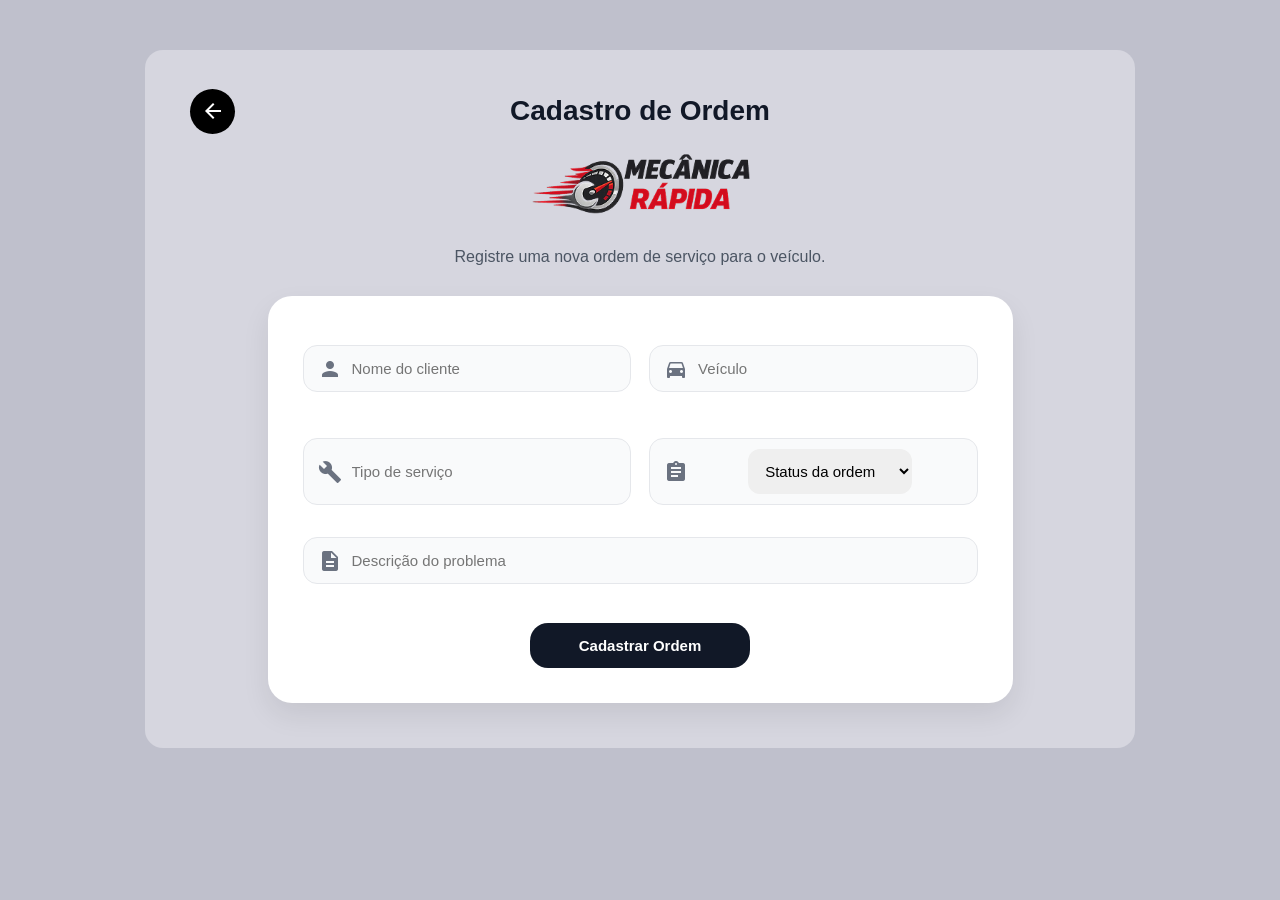
==== src/cadastro-ordem.html @ a39dd7e8 "atualizacao" ====
<!DOCTYPE html>
<html lang="pt-BR">
<head>
  <meta charset="UTF-8">
  <title>Mecânica Rápida - Cadastro de Ordem</title>
  <link rel="stylesheet" href="css/style.css">
  <link href="https://fonts.googleapis.com/icon?family=Material+Icons" rel="stylesheet">
</head>
<body>

  <div class="container cadastro-container">

    <div class="top-actions">
      <button class="btn-voltar" onclick="irOrdens()">
        <span class="material-icons">arrow_back</span>
      </button>

      <h2>Cadastro de Ordem</h2>
    </div>

    <header class="clientes-header">
      <img src="assets/logo.png" class="logo">
      <p>Registre uma nova ordem de serviço para o veículo.</p>
    </header>

    <section class="form-card">

      <div class="form-grid">

        <div class="input-group">
          <span class="material-icons">person</span>
          <input type="text" id="clienteOrdem" placeholder="Nome do cliente">
        </div>

        <div class="input-group">
          <span class="material-icons">directions_car</span>
          <input type="text" id="veiculoOrdem" placeholder="Veículo">
        </div>

        <div class="input-group">
          <span class="material-icons">build</span>
          <input type="text" id="servicoOrdem" placeholder="Tipo de serviço">
        </div>

        <div class="input-group">
          <span class="material-icons">assignment</span>
          <select id="statusOrdem">
            <option value="">Status da ordem</option>
            <option>Pendente</option>
            <option>Em andamento</option>
            <option>Concluído</option>
          </select>
        </div>

      </div>

      <div class="input-group campo-servico">
        <span class="material-icons">description</span>
        <input type="text" id="descricaoOrdem" placeholder="Descrição do problema">
      </div>

      <button class="btn-principal" onclick="cadastrarOrdem()">
        Cadastrar Ordem
      </button>

    </section>

  </div>

  <script src="js/script.js"></script>
</body>
</html>
---- src/css/style.css ----
body {
  margin: 0;
  font-family: Arial, sans-serif;
  background-color: #bfc0cc;
}

.container {
  width: 900px;
  min-height: 500px;
  margin: 50px auto;
  background-color: #d6d6df;
  border-radius: 18px;
  padding: 35px;
  text-align: center;
}

.logo {
  width: 220px;
  margin-bottom: 20px;
}

input, select {
  width: 55%;
  padding: 13px;
  margin: 10px auto;
  display: block;
  border-radius: 12px;
  border: none;
  font-size: 15px;
}

button {
  background: black;
  color: white;
  padding: 12px 28px;
  border: none;
  border-radius: 22px;
  cursor: pointer;
  font-size: 15px;
}

.link {
  color: #1d4ed8;
  cursor: pointer;
}

.card {
  background-color: white;
  width: 65%;
  margin: 18px auto;
  padding: 20px;
  border-radius: 18px;
  text-align: center;
}

.card h3 {
  margin-top: 0;
}

.botao-secundario {
  background-color: #555;
  margin-top: 15px;
}

.menu-config {
  position: absolute;
  top: 25px;
  right: 30px;
  z-index: 1000;
}

.btn-config {
  background: #111827;
  border: none;
  border-radius: 50%;
  width: 48px;
  height: 48px;
  cursor: pointer;

  display: flex;
  align-items: center;
  justify-content: center;

  padding: 0; 
}

.btn-config span {
  color: white;
  font-size: 22px;

  pointer-events: none;
}

.btn-config:hover {
  background: #2563eb;
}

.dropdown {
  display: none;
  position: absolute;
  right: 0;
  margin-top: 12px;
  background: #ffffff;
  border-radius: 16px;
  width: 210px;
  padding: 12px;
  box-shadow: 0 12px 30px rgba(0,0,0,0.18);
  text-align: left;
  z-index: 10;
}

.dropdown-header {
  padding: 10px 12px;
  border-bottom: 1px solid #e5e7eb;
  margin-bottom: 8px;
}

.dropdown-header strong {
  display: block;
  font-size: 15px;
  color: #111827;
}

.dropdown-header span {
  font-size: 12px;
  color: #6b7280;
}

.dropdown-item {
  display: flex;
  align-items: center;
  gap: 10px;
  padding: 10px 12px;
  border-radius: 12px;
  cursor: pointer;
  transition: 0.2s;
}

.dropdown-item span {
  font-size: 20px;
  color: #374151;
}

.dropdown-item p {
  margin: 0;
  font-size: 14px;
  color: #111827;
}

.dropdown-item:hover {
  background: #f3f4f6;
}

.dropdown-item.sair span,
.dropdown-item.sair p {
  color: #dc2626;
}

.dropdown-item.sair:hover {
  background: #fee2e2;
}

.container {
  position: relative;
}

.dashboard-container {
  max-width: 950px;
  min-height: 560px;
  padding: 45px;
}

.dashboard-header {
  text-align: center;
  margin-bottom: 35px;
}

.dashboard-header .logo {
  width: 230px;
  margin-bottom: 18px;
}

.dashboard-header h1 {
  margin: 10px 0 6px;
  font-size: 30px;
  color: #111827;
}

.dashboard-header p {
  margin: 0;
  color: #4b5563;
  font-size: 15px;
}

.dashboard-cards {
  display: flex;
  justify-content: center;
  gap: 28px;
  margin-top: 25px;
}

.dashboard-card {
  background: #ffffff;
  width: 310px;
  min-height: 210px;
  padding: 28px;
  border-radius: 22px;
  text-align: center;
  box-shadow: 0 12px 25px rgba(0,0,0,0.08);
  transition: 0.2s;
}

.dashboard-card:hover {
  transform: translateY(-5px);
  box-shadow: 0 16px 35px rgba(0,0,0,0.13);
}

.card-icon {
  font-size: 46px;
  color: #111827;
  background: #f3f4f6;
  padding: 14px;
  border-radius: 18px;
  margin-bottom: 12px;
}

.dashboard-card h3 {
  margin: 12px 0 8px;
  font-size: 20px;
  color: #111827;
}

.dashboard-card p {
  color: #4b5563;
  font-size: 14px;
  line-height: 1.4;
  min-height: 40px;
}

.dashboard-card button {
  margin-top: 12px;
  width: 130px;
  font-weight: bold;
}

.login-page {
  min-height: 100vh;
  display: flex;
  align-items: center;
  justify-content: center;
  background: #bfc0cc;
}

.login-card {
  width: 430px;
  background: #d6d6df;
  padding: 45px;
  border-radius: 26px;
  text-align: center;
  box-shadow: 0 18px 40px rgba(0,0,0,0.12);
}

.login-logo {
  width: 220px;
  margin-bottom: 22px;
}

.login-card h1 {
  margin: 0;
  color: #111827;
  font-size: 30px;
}

.login-card p {
  color: #4b5563;
  font-size: 14px;
}

.input-group {
  width: 100%;
  background: white;
  display: flex;
  align-items: center;
  gap: 10px;
  margin: 14px 0;
  padding: 0 14px;
  border-radius: 14px;
  box-sizing: border-box;
}

.input-group span {
  color: #6b7280;
}

.input-group input {
  width: 100%;
  border: none;
  outline: none;
  padding: 14px 0;
  margin: 0;
  font-size: 15px;
  background: transparent;
}

.login-button {
  width: 100%;
  margin-top: 16px;
  padding: 14px;
  border-radius: 16px;
  font-weight: bold;
}

.link {
  text-align: center;
  margin: 10px 0;
  color: #111827;
  font-weight: bold;
  cursor: pointer;
}

.perfil-container {
  max-width: 900px;
  min-height: 560px;
}

.perfil-header {
  text-align: center;
  margin-bottom: 28px;
}

.perfil-header h1 {
  margin: 10px 0 5px;
  color: #111827;
}

.perfil-header p {
  margin: 0;
  color: #4b5563;
}

.perfil-card {
  width: 70%;
  margin: 0 auto;
  background: #ffffff;
  padding: 35px;
  border-radius: 24px;
  text-align: center;
  box-shadow: 0 12px 28px rgba(0,0,0,0.08);
}

.perfil-avatar {
  width: 90px;
  height: 90px;
  margin: 0 auto 15px;
  border-radius: 50%;
  background: #111827;
  display: flex;
  align-items: center;
  justify-content: center;
}

.perfil-avatar span {
  font-size: 52px;
  color: white;
}

.perfil-info h2 {
  margin: 5px 0;
  color: #111827;
}

.perfil-info p {
  margin: 0 0 25px;
  color: #6b7280;
}

.perfil-dados {
  display: grid;
  grid-template-columns: 1fr 1fr;
  gap: 15px;
  margin: 25px 0;
}

.perfil-dados div {
  background: #f3f4f6;
  padding: 15px;
  border-radius: 16px;
  text-align: left;
}

.perfil-dados strong {
  display: block;
  font-size: 13px;
  color: #6b7280;
  margin-bottom: 6px;
}

.perfil-dados span {
  color: #111827;
  font-weight: bold;
}

.status-ativo {
  color: #16a34a !important;
}

.clientes-container {
  max-width: 950px;
  min-height: 560px;
  padding: 45px;
}

.top-actions {
  display: flex;
  align-items: center;
  justify-content: center;
  position: relative;
}

.top-actions h2 {
  margin: 0;
  font-size: 28px;
  color: #111827;
}

.btn-voltar {
  position: absolute;
  left: 0;
  width: 45px;
  height: 45px;
  border-radius: 50%;
  padding: 0;
  display: flex;
  align-items: center;
  justify-content: center;
}

.btn-voltar span {
  font-size: 24px;
}

.clientes-header {
  text-align: center;
  margin: 25px 0 30px;
}

.clientes-header .logo {
  width: 220px;
  margin-bottom: 10px;
}

.clientes-header p {
  color: #4b5563;
  margin: 0;
}

.form-card {
  background: #ffffff;
  width: 75%;
  margin: 0 auto;
  padding: 35px;
  border-radius: 24px;
  box-shadow: 0 12px 28px rgba(0,0,0,0.08);
  text-align: center;
}

.form-grid {
  display: grid;
  grid-template-columns: 1fr 1fr;
  gap: 15px;
}

.btn-principal {
  margin-top: 20px;
  width: 220px;
  font-weight: bold;
}

.clientes-menu-container {
  max-width: 1000px;
}

.clientes-menu-cards {
  display: flex;
  justify-content: center;
  gap: 25px;
  margin-top: 30px;
  flex-wrap: wrap;
}

.menu-card {
  width: 260px;
  background: #ffffff;
  padding: 25px;
  border-radius: 22px;
  text-align: center;
  box-shadow: 0 10px 25px rgba(0,0,0,0.08);
  transition: 0.2s;
}

.menu-card:hover {
  transform: translateY(-5px);
  box-shadow: 0 15px 30px rgba(0,0,0,0.12);
}

.menu-card .card-icon {
  font-size: 42px;
  margin-bottom: 10px;
  background: #f3f4f6;
  padding: 12px;
  border-radius: 16px;
}

.menu-card h3 {
  margin: 10px 0 5px;
}

.menu-card p {
  font-size: 14px;
  color: #4b5563;
  min-height: 40px;
}

.cadastro-container {
  max-width: 950px;
  min-height: 560px;
  padding: 45px;
}

.form-card {
  background: #ffffff;
  width: 75%;
  margin: 0 auto;
  padding: 35px;
  border-radius: 24px;
  box-shadow: 0 12px 28px rgba(0,0,0,0.08);
  text-align: center;
}

.form-grid {
  display: grid;
  grid-template-columns: 1fr 1fr;
  gap: 18px;
}

.input-group {
  width: 100%;
  background: #f9fafb;
  display: flex;
  align-items: center;
  gap: 10px;
  padding: 0 14px;
  border-radius: 14px;
  border: 1px solid #e5e7eb;
}

.input-group span {
  color: #6b7280;
}

.input-group input {
  width: 100%;
  border: none;
  outline: none;
  padding: 14px 0;
  font-size: 15px;
  background: transparent;
}

.btn-principal {
  margin-top: 25px;
  width: 220px;
  padding: 14px;
  border-radius: 18px;
  font-weight: bold;
  background: #111827;
  color: white;
  border: none;
  cursor: pointer;
  transition: 0.2s;
}

.btn-principal:hover {
  background: #2563eb;
}

.lista-clientes-container {
  max-width: 1050px;
  min-height: 560px;
  padding: 45px;
}

.tabela-card {
  background: #ffffff;
  padding: 28px;
  border-radius: 24px;
  box-shadow: 0 12px 28px rgba(0,0,0,0.08);
  width: 90%;
  margin: 0 auto;
  overflow-x: auto;
}

.tabela-clientes {
  width: 100%;
  border-collapse: collapse;
  text-align: left;
}

.tabela-clientes th {
  background: #111827;
  color: white;
  padding: 14px;
  font-size: 14px;
}

.tabela-clientes td {
  padding: 14px;
  border-bottom: 1px solid #e5e7eb;
  color: #374151;
  font-size: 14px;
}

.tabela-clientes tr:hover {
  background: #f3f4f6;
}

.status-ativo {
  background: #dcfce7;
  color: #16a34a !important;
  padding: 6px 12px;
  border-radius: 20px;
  font-weight: bold;
  font-size: 13px;
}

.status-pendente {
  background: #fef3c7;
  color: #d97706;
  padding: 6px 12px;
  border-radius: 20px;
  font-weight: bold;
  font-size: 13px;
}

.agendamento-container {
  max-width: 950px;
  min-height: 560px;
  padding: 45px;
}

.campo-servico {
  width: 100%;
  margin-top: 18px;
  box-sizing: border-box;
}

.status-concluido {
  background: #dbeafe;
  color: #2563eb;
  padding: 6px 12px;
  border-radius: 20px;
  font-weight: bold;
  font-size: 13px;
}

.detalhes-container {
  max-width: 950px;
  min-height: 560px;
  padding: 45px;
}

.detalhes-card {
  background: #ffffff;
  width: 75%;
  margin: 0 auto;
  padding: 35px;
  border-radius: 24px;
  box-shadow: 0 12px 28px rgba(0,0,0,0.08);
}

.detalhes-topo {
  display: flex;
  align-items: center;
  justify-content: space-between;
  margin-bottom: 25px;
}

.detalhes-topo h3 {
  margin: 0;
  color: #111827;
  font-size: 24px;
}

.detalhes-topo p {
  margin: 5px 0 0;
  color: #6b7280;
}

.detalhes-grid {
  display: grid;
  grid-template-columns: 1fr 1fr;
  gap: 15px;
}

.detalhe-item {
  background: #f3f4f6;
  padding: 16px;
  border-radius: 16px;
}

.detalhe-item strong,
.detalhe-descricao strong {
  display: block;
  color: #6b7280;
  font-size: 13px;
  margin-bottom: 6px;
}

.detalhe-item span {
  color: #111827;
  font-weight: bold;
}

.detalhe-descricao {
  background: #f3f4f6;
  padding: 16px;
  border-radius: 16px;
  margin: 18px 0;
}

.detalhe-descricao p {
  margin: 0;
  color: #374151;
}

.detalhes-figma {
  text-align: center;
}

.detalhes-figma h3 {
  margin: 0 0 10px;
  font-family: Georgia, serif;
  font-size: 20px;
  font-weight: normal;
}

.foto-veiculo {
  width: 85%;
  max-height: 260px;
  object-fit: cover;
  border-radius: 22px;
  margin-bottom: 15px;
}

.detalhe-bloco {
  border-top: 2px solid #8fb0cc;
  border-bottom: 2px solid #8fb0cc;
  padding: 8px 0;
  margin: 12px auto;
  width: 85%;
}

.detalhe-bloco p {
  margin: 2px 0;
  color: #111827;
}

.detalhes-container {
  max-width: 950px;
  min-height: 560px;
  padding: 45px;
}

.detalhes-card {
  background: #ffffff;
  width: 75%;
  margin: 0 auto;
  padding: 35px;
  border-radius: 24px;
  box-shadow: 0 12px 28px rgba(0,0,0,0.08);
}

.detalhes-profissional {
  text-align: left;
}

.detalhes-titulo {
  display: flex;
  align-items: center;
  justify-content: space-between;
  margin-bottom: 22px;
}

.detalhes-titulo h3 {
  margin: 0;
  font-size: 24px;
  color: #111827;
}

.detalhes-titulo p {
  margin: 5px 0 0;
  color: #6b7280;
}

.foto-veiculo {
  width: 100%;
  max-height: 280px;
  object-fit: cover;
  border-radius: 22px;
  margin-bottom: 22px;
}

.detalhes-grid-info {
  display: grid;
  grid-template-columns: repeat(4, 1fr);
  gap: 14px;
  margin-bottom: 20px;
}

.detalhes-grid-info div {
  background: #f3f4f6;
  padding: 14px;
  border-radius: 16px;
}

.detalhes-grid-info strong {
  display: block;
  color: #6b7280;
  font-size: 13px;
  margin-bottom: 6px;
}

.detalhes-grid-info span {
  color: #111827;
  font-weight: bold;
}

.servicos-card {
  background: #f3f4f6;
  padding: 20px;
  border-radius: 18px;
  margin-bottom: 20px;
}

.servicos-card h3 {
  margin-top: 0;
  color: #111827;
}

.servicos-card li {
  margin: 8px 0;
  color: #374151;
}

.tabela-clientes tr {
  cursor: pointer;
  transition: 0.2s;
}

.tabela-clientes tr:hover {
  background: #e5e7eb;
}

.recuperacao-card {
  width: 450px;
}

.recuperacao-card h1 {
  font-size: 28px;
}

.recuperacao-card .link {
  text-align: center;
  margin-top: 18px;
}
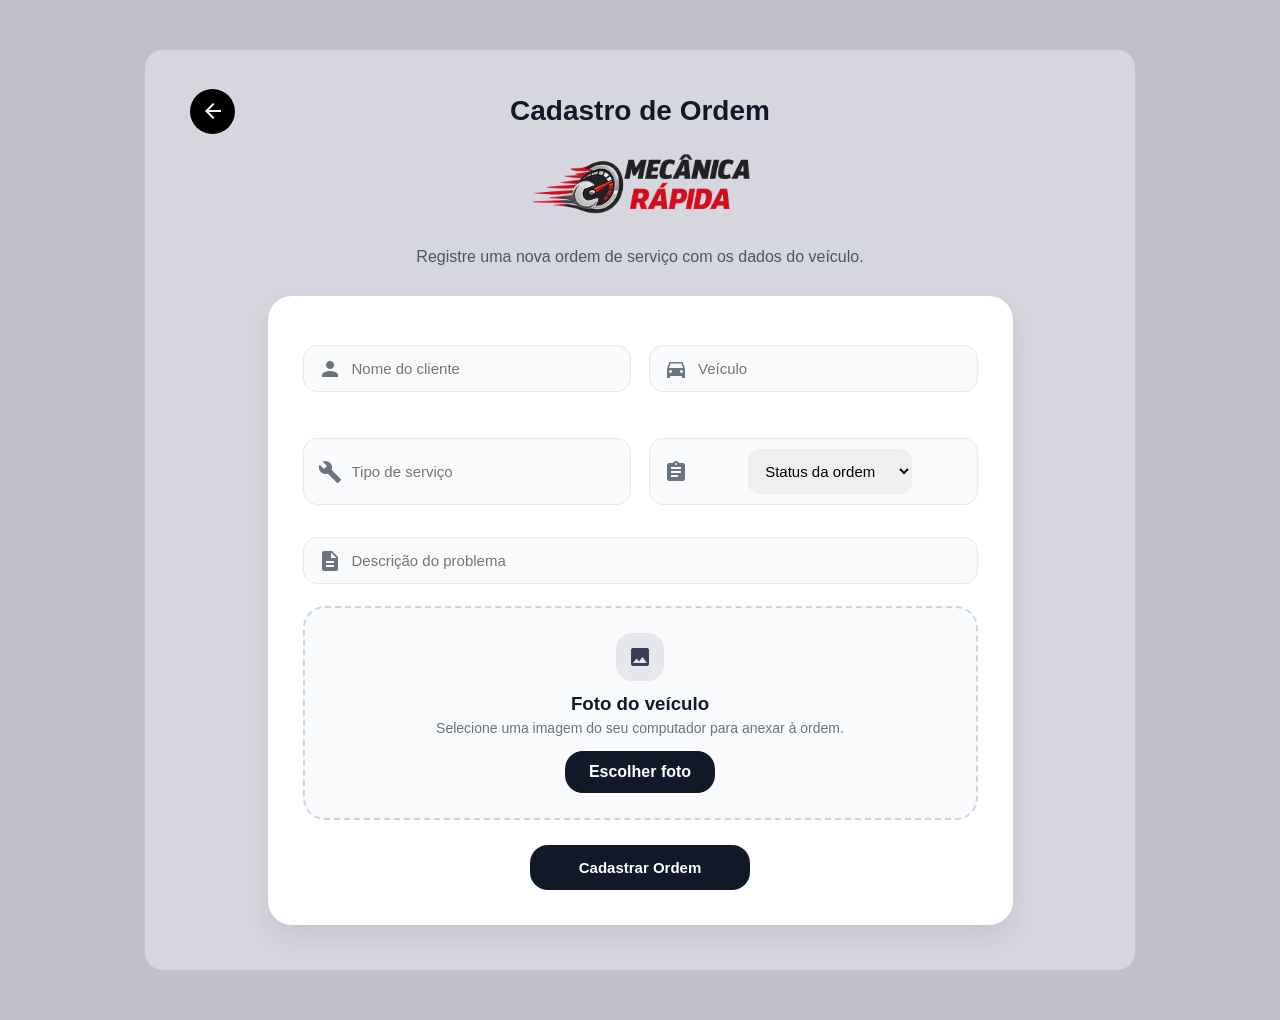
==== commit 22b3c0cd: "atualizacao final" ====
--- a/src/cadastro-ordem.html
+++ b/src/cadastro-ordem.html
@@ -20,7 +20,7 @@
 
     <header class="clientes-header">
       <img src="assets/logo.png" class="logo">
-      <p>Registre uma nova ordem de serviço para o veículo.</p>
+      <p>Registre uma nova ordem de serviço com os dados do veículo.</p>
     </header>
 
     <section class="form-card">
@@ -59,6 +59,20 @@
         <input type="text" id="descricaoOrdem" placeholder="Descrição do problema">
       </div>
 
+      <div class="upload-card">
+        <span class="material-icons upload-icon">image</span>
+        <h3>Foto do veículo</h3>
+        <p>Selecione uma imagem do seu computador para anexar à ordem.</p>
+
+        <label for="fotoOrdem" class="btn-upload">
+          Escolher foto
+        </label>
+
+        <input type="file" id="fotoOrdem" accept="image/*">
+
+        <img id="previewFoto" class="preview-foto" style="display: none;">
+      </div>
+
       <button class="btn-principal" onclick="cadastrarOrdem()">
         Cadastrar Ordem
       </button>
--- a/src/css/style.css
+++ b/src/css/style.css
@@ -745,11 +745,15 @@
 }
 
 .foto-veiculo {
-  width: 85%;
-  max-height: 260px;
+  width: 100%;
+  height: 320px;
   object-fit: cover;
+  object-position: center;
   border-radius: 22px;
-  margin-bottom: 15px;
+  margin: 20px 0;
+  display: block;
+  box-shadow: 0 8px 20px rgba(0,0,0,0.12);
+  background: #e5e7eb;
 }
 
 .detalhe-bloco {
@@ -872,4 +876,111 @@
 .recuperacao-card .link {
   text-align: center;
   margin-top: 18px;
+}
+
+.upload-card {
+  margin-top: 22px;
+  background: #f9fafb;
+  border: 2px dashed #cbd5e1;
+  padding: 25px;
+  border-radius: 22px;
+  text-align: center;
+}
+
+.upload-icon {
+  font-size: 44px;
+  color: #374151;
+  background: #e5e7eb;
+  padding: 12px;
+  border-radius: 16px;
+}
+
+.upload-card h3 {
+  margin: 12px 0 5px;
+  color: #111827;
+}
+
+.upload-card p {
+  margin: 0 0 15px;
+  color: #6b7280;
+  font-size: 14px;
+}
+
+.btn-upload {
+  display: inline-block;
+  background: #111827;
+  color: white;
+  padding: 12px 24px;
+  border-radius: 18px;
+  cursor: pointer;
+  font-weight: bold;
+}
+
+.btn-upload:hover {
+  background: #2563eb;
+}
+
+#fotoOrdem {
+  display: none;
+}
+
+.preview-foto {
+  width: 260px;
+  height: 170px;
+  object-fit: cover;
+  border-radius: 18px;
+  margin: 20px auto 0;
+  display: block;
+  box-shadow: 0 8px 20px rgba(0,0,0,0.12);
+}
+
+.clientes-opcoes {
+  display: flex;
+  justify-content: center;
+  gap: 35px;
+  margin-top: 35px;
+}
+
+.cliente-opcao-card {
+  width: 330px;
+  min-height: 240px;
+  background: #ffffff;
+  padding: 32px;
+  border-radius: 26px;
+  text-align: center;
+  box-shadow: 0 14px 32px rgba(0,0,0,0.09);
+  transition: 0.2s;
+}
+
+.cliente-opcao-card:hover {
+  transform: translateY(-5px);
+  box-shadow: 0 18px 38px rgba(0,0,0,0.14);
+}
+
+.cliente-opcao-icon {
+  font-size: 48px;
+  color: #111827;
+  background: #f3f4f6;
+  padding: 16px;
+  border-radius: 20px;
+  margin-bottom: 15px;
+}
+
+.cliente-opcao-card h3 {
+  margin: 12px 0 8px;
+  font-size: 21px;
+  color: #111827;
+}
+
+.cliente-opcao-card p {
+  color: #4b5563;
+  font-size: 14px;
+  line-height: 1.5;
+  min-height: 65px;
+}
+
+.cliente-opcao-card button {
+  width: 180px;
+  margin-top: 12px;
+  font-weight: bold;
 }
